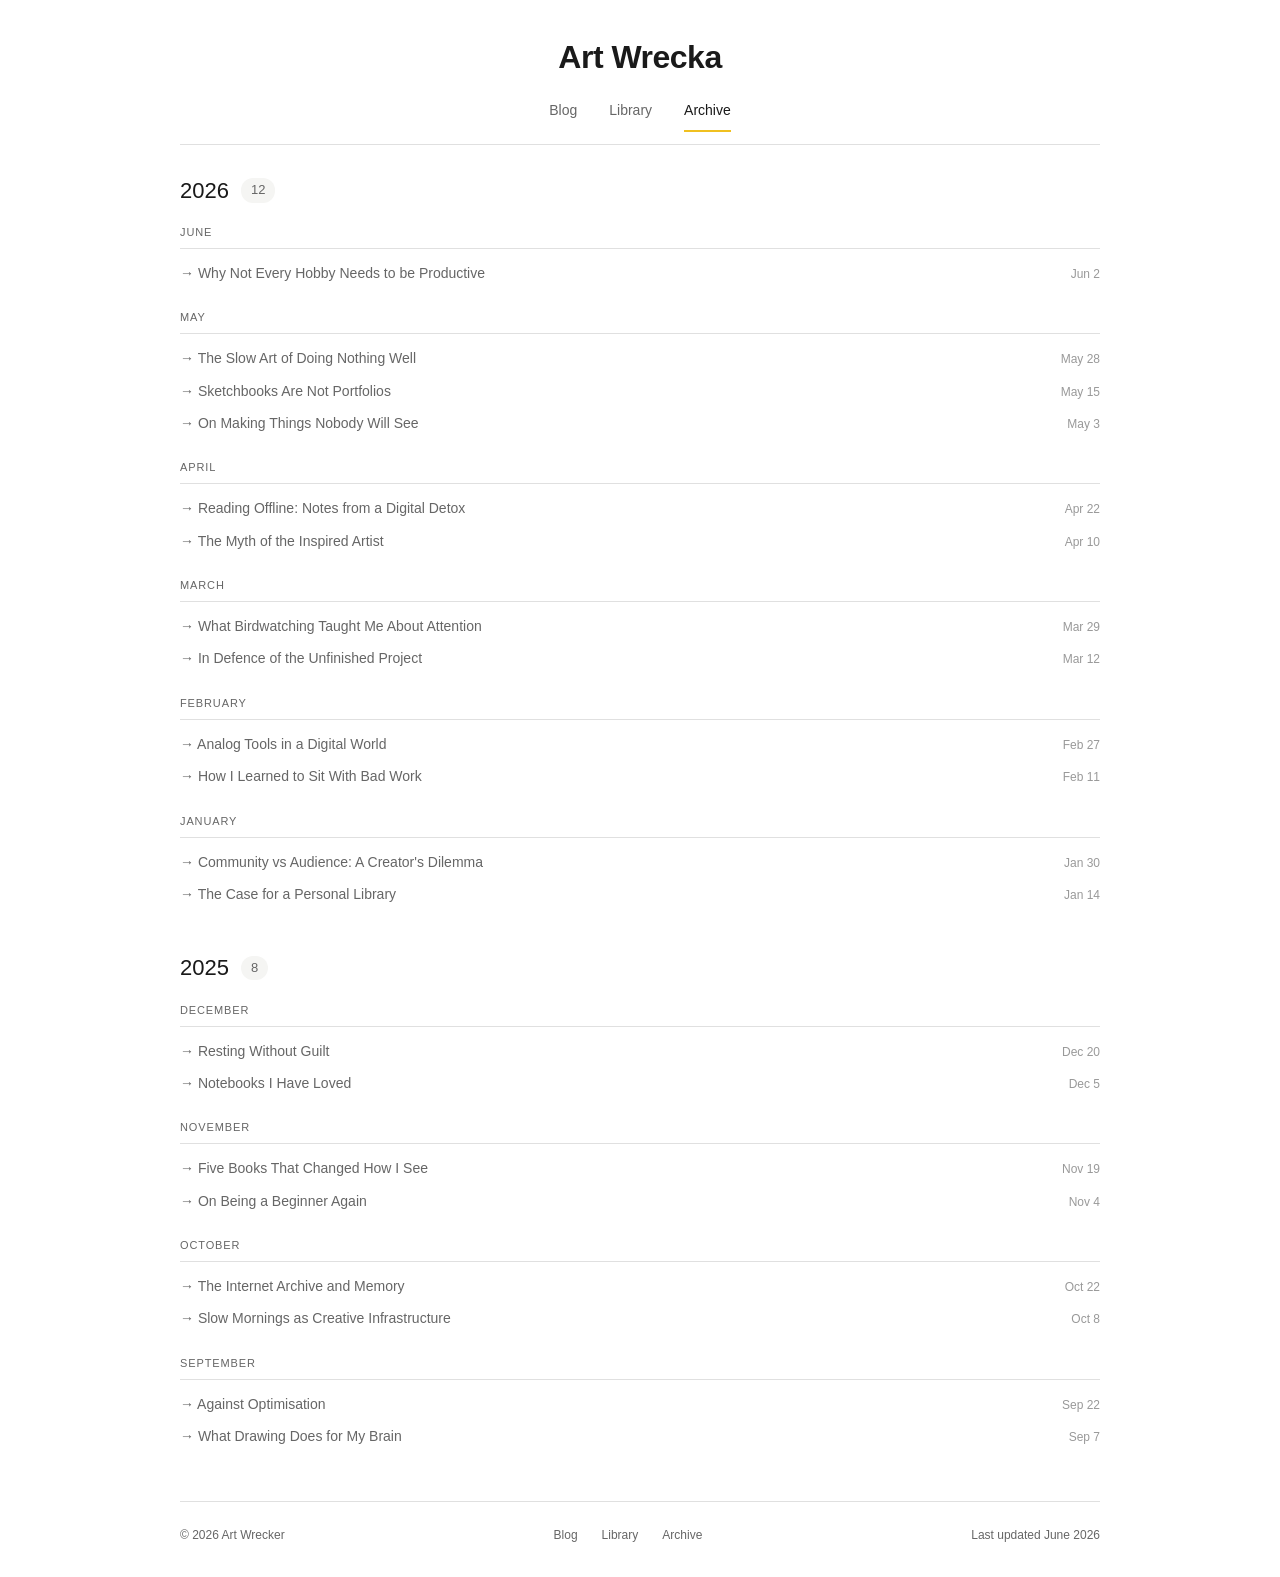
==== archive.html @ 293a2ebb "Add files via upload" ====
<!DOCTYPE html>
<html lang="en">
<head>
  <meta charset="UTF-8" />
  <meta name="viewport" content="width=device-width, initial-scale=1.0" />
  <title>Art Wrecka — Archive</title>
  <link rel="stylesheet" href="css/style.css" />
</head>
<body>

<div class="site">
  <div id="header"></div>

  <main id="archive-content"></main>
</div>

<div class="site" id="footer-wrap"></div>

<script src="js/data.js"></script>
<script>
  document.getElementById('header').innerHTML      = headerHTML('archive');
  document.getElementById('footer-wrap').innerHTML = footerHTML();

  // Group posts: year → month → posts[]
  const grouped = {};
  POSTS.forEach(p => {
    if (!grouped[p.year]) grouped[p.year] = {};
    if (!grouped[p.year][p.month]) grouped[p.year][p.month] = [];
    grouped[p.year][p.month].push(p);
  });

  const years = Object.keys(grouped).sort((a, b) => b - a);

  document.getElementById('archive-content').innerHTML = years.map(year => {
    const months = Object.keys(grouped[year]);
    const total  = months.reduce((sum, m) => sum + grouped[year][m].length, 0);

    const monthsHTML = months.map(month => {
      const posts = grouped[year][month];
      const postsHTML = posts.map(p => `
        <div class="archive-post">
          <a href="article.html?slug=${p.slug}">→ ${p.title}</a>
          <span class="archive-post-date">${p.date}</span>
        </div>
      `).join('');
      return `
        <div class="archive-month">
          <div class="archive-month-title">${month}</div>
          ${postsHTML}
        </div>
      `;
    }).join('');

    return `
      <section class="archive-year" aria-label="${year}">
        <h2 class="archive-year-title">
          ${year}
          <span class="count-badge">${total}</span>
        </h2>
        ${monthsHTML}
      </section>
    `;
  }).join('');
</script>
</body>
</html>
---- css/style.css ----
/* =============================================
   Art Wrecka — Global Stylesheet
   ============================================= */

*, *::before, *::after {
  box-sizing: border-box;
  margin: 0;
  padding: 0;
}

:root {
  --yellow: #f0c020;
  --yellow-dark: #7a5e00;
  --yellow-hover: #e0b210;
  --text-primary: #1a1a1a;
  --text-secondary: #666;
  --text-tertiary: #999;
  --border: rgba(0,0,0,0.12);
  --border-strong: rgba(0,0,0,0.25);
  --bg-secondary: #f5f5f3;
  --radius-sm: 4px;
  --radius-md: 8px;
  --radius-lg: 12px;
}

html {
  font-size: 16px;
  scroll-behavior: smooth;
}

body {
  font-family: -apple-system, BlinkMacSystemFont, 'Segoe UI', Helvetica, Arial, sans-serif;
  color: var(--text-primary);
  background: #fff;
  line-height: 1.6;
}

a {
  color: inherit;
  text-decoration: none;
}

a:hover {
  text-decoration: underline;
}

img {
  max-width: 100%;
  display: block;
}

/* =============================================
   Layout
   ============================================= */

.site {
  max-width: 960px;
  margin: 0 auto;
  padding: 0 1.25rem;
}

.layout {
  display: grid;
  grid-template-columns: minmax(0, 1fr) 0.5px 220px;
  gap: 0 2rem;
  align-items: start;
}

.col-sep {
  background: var(--border);
  width: 0.5px;
  align-self: stretch;
  min-height: 400px;
}

/* =============================================
   Header & Nav
   ============================================= */

.site-header {
  text-align: center;
  padding: 2rem 0 1rem;
}

.site-title {
  font-size: 2rem;
  font-weight: 600;
  letter-spacing: -0.5px;
}

.site-nav {
  display: flex;
  justify-content: center;
  gap: 2rem;
  border-bottom: 0.5px solid var(--border);
  padding-bottom: 0.75rem;
  margin-bottom: 1.75rem;
}

.site-nav a {
  font-size: 14px;
  color: var(--text-secondary);
  padding-bottom: 8px;
  border-bottom: 2px solid transparent;
  transition: color 0.15s;
}

.site-nav a:hover {
  color: var(--text-primary);
  text-decoration: none;
}

.site-nav a.active {
  color: var(--text-primary);
  border-bottom-color: var(--yellow);
}

/* =============================================
   Footer
   ============================================= */

.site-footer {
  border-top: 0.5px solid var(--border);
  margin-top: 3rem;
  padding: 1.5rem 0 2rem;
  display: flex;
  justify-content: space-between;
  align-items: center;
  font-size: 12px;
  color: var(--text-secondary);
}

.site-footer nav {
  display: flex;
  gap: 1.5rem;
}

.site-footer a:hover {
  color: var(--text-primary);
  text-decoration: none;
}

/* =============================================
   Sidebar
   ============================================= */

.sidebar {
  position: sticky;
  top: 1.5rem;
}

.sidebar-avatar {
  width: 52px;
  height: 52px;
  background: var(--yellow);
  border-radius: var(--radius-md);
  display: flex;
  align-items: center;
  justify-content: center;
  font-size: 22px;
  font-weight: 600;
  color: var(--yellow-dark);
  margin: 0 auto 0.75rem;
}

.sidebar-name {
  text-align: center;
  font-weight: 500;
  font-size: 15px;
  margin-bottom: 0.4rem;
}

.sidebar-bio {
  text-align: center;
  font-size: 12px;
  color: var(--text-secondary);
  line-height: 1.55;
  margin-bottom: 1.25rem;
}

.sidebar-section {
  margin-bottom: 1.5rem;
}

.sidebar-heading {
  font-size: 11px;
  font-weight: 500;
  text-align: center;
  color: var(--text-secondary);
  text-transform: uppercase;
  letter-spacing: 0.08em;
  margin-bottom: 0.6rem;
}

.counter-row {
  display: flex;
  justify-content: center;
  gap: 1.5rem;
  margin-bottom: 0.25rem;
}

.counter-item {
  text-align: center;
}

.counter-item strong {
  display: block;
  font-size: 16px;
  font-weight: 500;
}

.counter-label {
  font-size: 11px;
  color: var(--text-secondary);
}

.sidebar-posts {
  list-style: none;
}

.sidebar-posts li {
  padding: 4px 0;
}

.sidebar-posts a {
  font-size: 13px;
  color: var(--text-secondary);
  line-height: 1.4;
  display: block;
}

.sidebar-posts a:hover {
  color: var(--text-primary);
  text-decoration: none;
}

/* =============================================
   Post Cards (Blog List)
   ============================================= */

.post-card {
  display: grid;
  grid-template-columns: 100px 1fr;
  gap: 1rem;
  padding: 1.25rem 0;
  border-bottom: 0.5px solid var(--border);
  align-items: start;
}

.post-thumb {
  width: 100px;
  height: 72px;
  background: var(--bg-secondary);
  border-radius: var(--radius-md);
  overflow: hidden;
  flex-shrink: 0;
  display: flex;
  align-items: center;
  justify-content: center;
  color: var(--text-secondary);
}

.post-thumb img {
  width: 100%;
  height: 100%;
  object-fit: cover;
}

.post-title {
  font-size: 17px;
  font-weight: 500;
  line-height: 1.35;
  margin-bottom: 0.35rem;
  color: var(--text-primary);
}

.post-title:hover {
  text-decoration: underline;
}

.post-excerpt {
  font-size: 13px;
  color: var(--text-secondary);
  line-height: 1.5;
}

.post-footer {
  display: flex;
  justify-content: space-between;
  align-items: center;
  margin-top: 0.6rem;
}

.post-meta {
  font-size: 12px;
  color: var(--text-secondary);
}

.post-meta span {
  text-transform: uppercase;
  letter-spacing: 0.05em;
}

.btn-read {
  background: var(--yellow);
  color: var(--yellow-dark);
  border: none;
  padding: 5px 14px;
  border-radius: var(--radius-sm);
  font-size: 13px;
  font-weight: 500;
  cursor: pointer;
  text-decoration: none;
  display: inline-block;
}

.btn-read:hover {
  background: var(--yellow-hover);
  text-decoration: none;
}

/* =============================================
   Pagination
   ============================================= */

.pagination {
  display: flex;
  justify-content: center;
  gap: 6px;
  margin: 1.75rem 0 0.5rem;
}

.page-btn {
  width: 36px;
  height: 36px;
  border: 0.5px solid var(--border-strong);
  background: transparent;
  border-radius: 6px;
  font-size: 14px;
  cursor: pointer;
  color: var(--text-primary);
  display: flex;
  align-items: center;
  justify-content: center;
  font-family: inherit;
  line-height: 1;
  transition: background 0.1s;
  text-decoration: none;
}

.page-btn:hover {
  background: var(--bg-secondary);
  text-decoration: none;
}

.page-btn.active,
.page-btn[aria-current="page"] {
  background: var(--yellow);
  color: var(--yellow-dark);
  border-color: var(--yellow);
  font-weight: 500;
}

/* =============================================
   Article Page
   ============================================= */

.article-back {
  display: inline-flex;
  align-items: center;
  gap: 4px;
  font-size: 13px;
  color: var(--text-secondary);
  margin-bottom: 1.5rem;
}

.article-back:hover {
  color: var(--text-primary);
  text-decoration: none;
}

.article-hero {
  width: 100%;
  height: 260px;
  background: var(--bg-secondary);
  border-radius: var(--radius-lg);
  overflow: hidden;
  margin-bottom: 1.5rem;
  display: flex;
  align-items: center;
  justify-content: center;
  color: #ccc;
}

.article-hero img {
  width: 100%;
  height: 100%;
  object-fit: cover;
}

.article-header-meta {
  font-size: 12px;
  color: var(--text-secondary);
  text-transform: uppercase;
  letter-spacing: 0.07em;
  margin-bottom: 0.6rem;
}

.article-title {
  font-size: 26px;
  font-weight: 600;
  line-height: 1.3;
  margin-bottom: 1.25rem;
}

.article-body p {
  font-size: 15px;
  line-height: 1.8;
  color: var(--text-secondary);
  margin-bottom: 1.1rem;
}

.article-body p:first-child {
  color: var(--text-primary);
}

.article-body h2 {
  font-size: 20px;
  font-weight: 500;
  margin: 2rem 0 0.75rem;
  color: var(--text-primary);
}

.article-body blockquote {
  border-left: 3px solid var(--yellow);
  margin: 1.5rem 0;
  padding: 0.5rem 1rem;
  font-size: 15px;
  font-style: italic;
  color: var(--text-secondary);
  border-radius: 0;
}

.article-tags {
  display: flex;
  gap: 8px;
  flex-wrap: wrap;
  margin-top: 2rem;
  padding-top: 1rem;
  border-top: 0.5px solid var(--border);
}

.article-tag {
  font-size: 12px;
  padding: 4px 10px;
  border-radius: 12px;
  background: var(--bg-secondary);
  color: var(--text-secondary);
}

/* =============================================
   Library Page
   ============================================= */

.library-year {
  margin-bottom: 2.5rem;
}

.library-year-title {
  font-size: 22px;
  font-weight: 500;
  margin-bottom: 1rem;
  display: flex;
  align-items: center;
  gap: 0.75rem;
}

.count-badge {
  font-size: 13px;
  background: var(--bg-secondary);
  border-radius: 12px;
  padding: 2px 10px;
  color: var(--text-secondary);
  font-weight: 400;
}

.book-row {
  display: flex;
  align-items: center;
  padding: 14px 0;
  border-bottom: 0.5px solid var(--border);
  gap: 1rem;
}

.book-info {
  flex: 1;
  min-width: 0;
}

.book-title {
  font-size: 15px;
  font-weight: 500;
  color: var(--text-primary);
}

a.book-title:hover {
  text-decoration: underline;
}

.book-author {
  font-size: 13px;
  color: var(--text-secondary);
  margin-top: 2px;
}

.book-genre {
  font-size: 12px;
  padding: 3px 10px;
  border-radius: 12px;
  font-weight: 400;
  flex-shrink: 0;
  white-space: nowrap;
}

.genre-hist   { background: #fdecea; color: #712b13; }
.genre-sci    { background: #e6f1fb; color: #0c447c; }
.genre-phil   { background: #faeeda; color: #633806; }
.genre-scifi  { background: #eeedfe; color: #3c3489; }
.genre-myst   { background: #e1f5ee; color: #085041; }
.genre-bio    { background: #fbeaf0; color: #72243e; }
.genre-self   { background: #eaf3de; color: #27500a; }
.genre-fic    { background: #f1efe8; color: #444441; }

.stars {
  display: flex;
  gap: 1px;
  flex-shrink: 0;
}

.star     { font-size: 16px; color: var(--yellow); }
.star.off { color: #ddd; }

/* Book detail page */
.book-detail-grid {
  display: grid;
  grid-template-columns: 140px 1fr;
  gap: 2rem;
  margin-bottom: 2rem;
}

.book-cover {
  width: 140px;
  height: 200px;
  background: var(--bg-secondary);
  border-radius: 6px;
  border: 0.5px solid var(--border);
  display: flex;
  align-items: center;
  justify-content: center;
  font-size: 48px;
  flex-shrink: 0;
  overflow: hidden;
}

.book-cover img {
  width: 100%;
  height: 100%;
  object-fit: cover;
}

.book-detail-title {
  font-size: 24px;
  font-weight: 600;
  line-height: 1.3;
  margin-bottom: 4px;
}

.book-detail-author {
  font-size: 15px;
  color: var(--text-secondary);
  margin-bottom: 1rem;
}

.book-meta-table {
  display: flex;
  flex-direction: column;
  gap: 10px;
}

.book-meta-row {
  display: flex;
  align-items: center;
  gap: 12px;
  font-size: 14px;
}

.book-meta-label {
  color: var(--text-secondary);
  min-width: 70px;
}

.book-review p {
  font-size: 15px;
  line-height: 1.8;
  color: var(--text-secondary);
  margin-bottom: 1rem;
}

/* =============================================
   Archive Page
   ============================================= */

.archive-year {
  margin-bottom: 2.5rem;
}

.archive-year-title {
  font-size: 22px;
  font-weight: 500;
  margin-bottom: 1rem;
  display: flex;
  align-items: center;
  gap: 0.75rem;
}

.archive-month {
  margin-bottom: 1.25rem;
}

.archive-month-title {
  font-size: 11px;
  font-weight: 500;
  color: var(--text-secondary);
  text-transform: uppercase;
  letter-spacing: 0.08em;
  margin-bottom: 0.5rem;
  padding-bottom: 0.4rem;
  border-bottom: 0.5px solid var(--border);
}

.archive-post {
  display: flex;
  justify-content: space-between;
  align-items: baseline;
  padding: 5px 0;
  font-size: 14px;
  color: var(--text-secondary);
}

.archive-post a {
  color: var(--text-secondary);
}

.archive-post a:hover {
  color: var(--text-primary);
  text-decoration: none;
}

.archive-post-date {
  font-size: 12px;
  color: var(--text-tertiary);
  flex-shrink: 0;
  margin-left: 1rem;
}

/* =============================================
   Utilities
   ============================================= */

.sr-only {
  position: absolute;
  width: 1px;
  height: 1px;
  padding: 0;
  margin: -1px;
  overflow: hidden;
  clip: rect(0,0,0,0);
  white-space: nowrap;
  border-width: 0;
}

/* =============================================
   Responsive
   ============================================= */

@media (max-width: 700px) {
  .layout {
    grid-template-columns: 1fr;
  }

  .col-sep {
    display: none;
  }

  .sidebar {
    position: static;
    border-top: 0.5px solid var(--border);
    padding-top: 2rem;
    margin-top: 2rem;
  }

  .site-footer {
    flex-direction: column;
    gap: 0.75rem;
    text-align: center;
  }

  .book-detail-grid {
    grid-template-columns: 1fr;
  }

  .book-cover {
    width: 100%;
    height: 180px;
  }
}

@media (max-width: 480px) {
  .post-card {
    grid-template-columns: 1fr;
  }

  .post-thumb {
    width: 100%;
    height: 140px;
  }
}
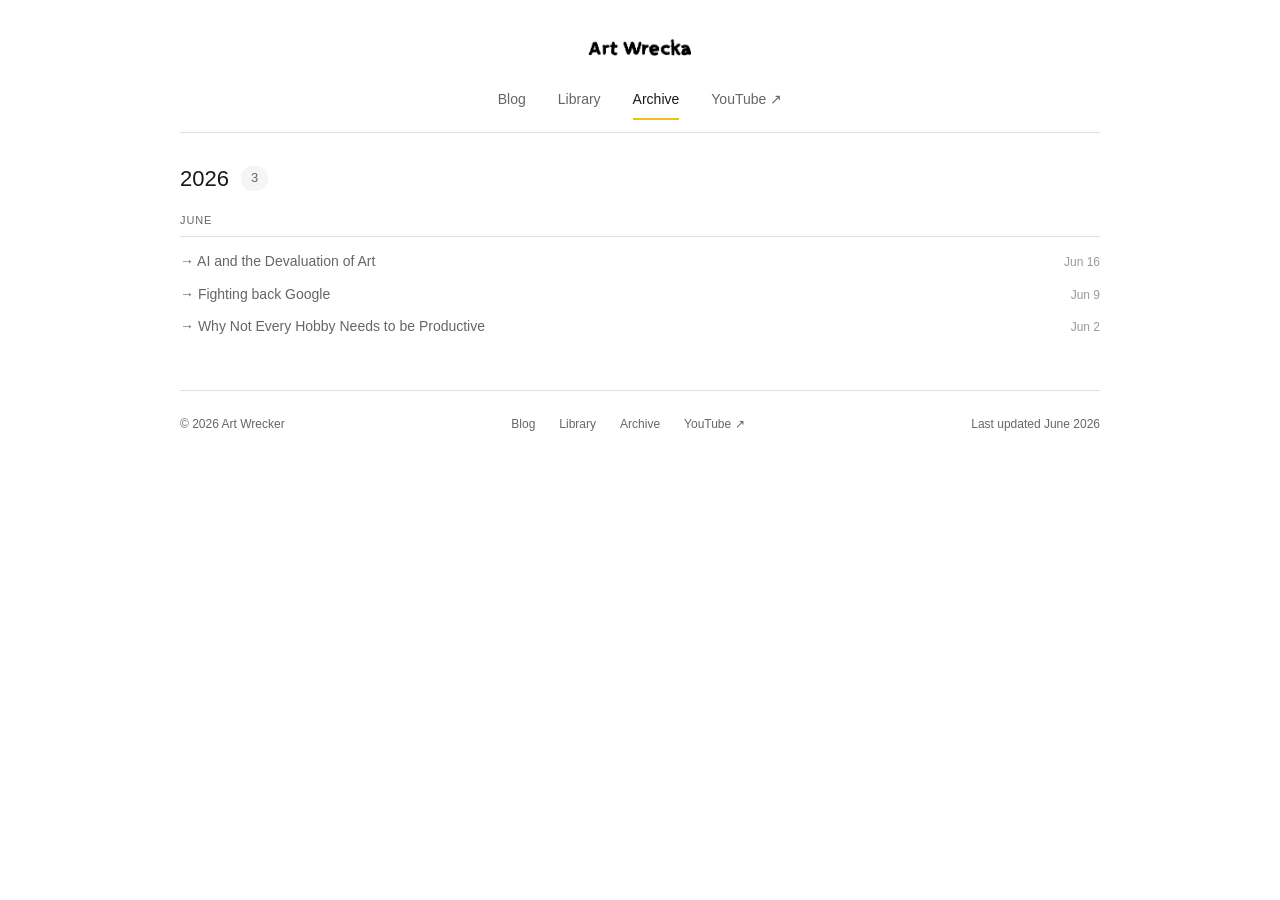
==== commit 545d23db: "Add files via upload" ====
--- a/archive.html
+++ b/archive.html
@@ -10,7 +10,6 @@
 
 <div class="site">
   <div id="header"></div>
-
   <main id="archive-content"></main>
 </div>
 
@@ -21,7 +20,6 @@
   document.getElementById('header').innerHTML      = headerHTML('archive');
   document.getElementById('footer-wrap').innerHTML = footerHTML();
 
-  // Group posts: year → month → posts[]
   const grouped = {};
   POSTS.forEach(p => {
     if (!grouped[p.year]) grouped[p.year] = {};
@@ -36,8 +34,7 @@
     const total  = months.reduce((sum, m) => sum + grouped[year][m].length, 0);
 
     const monthsHTML = months.map(month => {
-      const posts = grouped[year][month];
-      const postsHTML = posts.map(p => `
+      const postsHTML = grouped[year][month].map(p => `
         <div class="archive-post">
           <a href="article.html?slug=${p.slug}">→ ${p.title}</a>
           <span class="archive-post-date">${p.date}</span>
@@ -54,8 +51,7 @@
     return `
       <section class="archive-year" aria-label="${year}">
         <h2 class="archive-year-title">
-          ${year}
-          <span class="count-badge">${total}</span>
+          ${year} <span class="count-badge">${total}</span>
         </h2>
         ${monthsHTML}
       </section>
--- a/css/style.css
+++ b/css/style.css
@@ -23,10 +23,7 @@
   --radius-lg: 12px;
 }
 
-html {
-  font-size: 16px;
-  scroll-behavior: smooth;
-}
+html { font-size: 16px; scroll-behavior: smooth; }
 
 body {
   font-family: -apple-system, BlinkMacSystemFont, 'Segoe UI', Helvetica, Arial, sans-serif;
@@ -35,29 +32,12 @@
   line-height: 1.6;
 }
 
-a {
-  color: inherit;
-  text-decoration: none;
-}
-
-a:hover {
-  text-decoration: underline;
-}
-
-img {
-  max-width: 100%;
-  display: block;
-}
-
-/* =============================================
-   Layout
-   ============================================= */
-
-.site {
-  max-width: 960px;
-  margin: 0 auto;
-  padding: 0 1.25rem;
-}
+a { color: inherit; text-decoration: none; }
+a:hover { text-decoration: underline; }
+img { max-width: 100%; display: block; }
+
+/* ── Layout ── */
+.site { max-width: 960px; margin: 0 auto; padding: 0 1.25rem; }
 
 .layout {
   display: grid;
@@ -73,21 +53,27 @@
   min-height: 400px;
 }
 
-/* =============================================
-   Header & Nav
-   ============================================= */
-
+/* ── Site header — GIF logo ── */
 .site-header {
   text-align: center;
-  padding: 2rem 0 1rem;
-}
-
-.site-title {
-  font-size: 2rem;
-  font-weight: 600;
-  letter-spacing: -0.5px;
-}
-
+  padding: 1.5rem 0 0.5rem;
+}
+
+.site-logo-link {
+  display: inline-block;
+  line-height: 0;
+}
+
+.site-logo-link:hover { opacity: 0.85; text-decoration: none; }
+
+.site-logo-gif {
+  height: 48px;       /* same visual weight as the old text title */
+  width: auto;
+  display: block;
+  margin: 0 auto;
+}
+
+/* ── Nav ── */
 .site-nav {
   display: flex;
   justify-content: center;
@@ -105,20 +91,10 @@
   transition: color 0.15s;
 }
 
-.site-nav a:hover {
-  color: var(--text-primary);
-  text-decoration: none;
-}
-
-.site-nav a.active {
-  color: var(--text-primary);
-  border-bottom-color: var(--yellow);
-}
-
-/* =============================================
-   Footer
-   ============================================= */
-
+.site-nav a:hover { color: var(--text-primary); text-decoration: none; }
+.site-nav a.active { color: var(--text-primary); border-bottom-color: var(--yellow); }
+
+/* ── Footer ── */
 .site-footer {
   border-top: 0.5px solid var(--border);
   margin-top: 3rem;
@@ -130,57 +106,42 @@
   color: var(--text-secondary);
 }
 
-.site-footer nav {
-  display: flex;
-  gap: 1.5rem;
-}
-
-.site-footer a:hover {
+.site-footer nav { display: flex; gap: 1.5rem; }
+.site-footer a:hover { color: var(--text-primary); text-decoration: none; }
+
+/* ── Bio link inside sidebar ── */
+.bio-link {
   color: var(--text-primary);
-  text-decoration: none;
-}
-
-/* =============================================
-   Sidebar
-   ============================================= */
-
-.sidebar {
-  position: sticky;
-  top: 1.5rem;
-}
+  text-decoration: underline;
+  text-underline-offset: 2px;
+}
+.bio-link:hover { color: var(--yellow-dark); }
+
+/* ── External nav link (YouTube) ── */
+.nav-external {
+  color: var(--text-secondary);
+  font-size: 14px;
+}
+.nav-external:hover { color: var(--text-primary); text-decoration: none; }
+
+/* ── Sidebar ── */
+.sidebar { position: sticky; top: 1.5rem; }
 
 .sidebar-avatar {
-  width: 52px;
-  height: 52px;
-  background: var(--yellow);
+  width: 60px;
+  height: 60px;
   border-radius: var(--radius-md);
-  display: flex;
-  align-items: center;
-  justify-content: center;
-  font-size: 22px;
-  font-weight: 600;
-  color: var(--yellow-dark);
+  overflow: hidden;
   margin: 0 auto 0.75rem;
-}
-
-.sidebar-name {
-  text-align: center;
-  font-weight: 500;
-  font-size: 15px;
-  margin-bottom: 0.4rem;
-}
-
-.sidebar-bio {
-  text-align: center;
-  font-size: 12px;
-  color: var(--text-secondary);
-  line-height: 1.55;
-  margin-bottom: 1.25rem;
-}
-
-.sidebar-section {
-  margin-bottom: 1.5rem;
-}
+  display: block;
+}
+
+.sidebar-avatar img { width: 100%; height: 100%; object-fit: cover; }
+
+.sidebar-name { text-align: center; font-weight: 500; font-size: 15px; margin-bottom: 0.4rem; }
+.sidebar-bio { text-align: center; font-size: 12px; color: var(--text-secondary); line-height: 1.55; margin-bottom: 1.25rem; }
+
+.sidebar-section { margin-bottom: 1.5rem; }
 
 .sidebar-heading {
   font-size: 11px;
@@ -192,52 +153,17 @@
   margin-bottom: 0.6rem;
 }
 
-.counter-row {
-  display: flex;
-  justify-content: center;
-  gap: 1.5rem;
-  margin-bottom: 0.25rem;
-}
-
-.counter-item {
-  text-align: center;
-}
-
-.counter-item strong {
-  display: block;
-  font-size: 16px;
-  font-weight: 500;
-}
-
-.counter-label {
-  font-size: 11px;
-  color: var(--text-secondary);
-}
-
-.sidebar-posts {
-  list-style: none;
-}
-
-.sidebar-posts li {
-  padding: 4px 0;
-}
-
-.sidebar-posts a {
-  font-size: 13px;
-  color: var(--text-secondary);
-  line-height: 1.4;
-  display: block;
-}
-
-.sidebar-posts a:hover {
-  color: var(--text-primary);
-  text-decoration: none;
-}
-
-/* =============================================
-   Post Cards (Blog List)
-   ============================================= */
-
+.counter-row { display: flex; justify-content: center; gap: 1.5rem; margin-bottom: 0.25rem; }
+.counter-item { text-align: center; }
+.counter-item strong { display: block; font-size: 16px; font-weight: 500; }
+.counter-label { font-size: 11px; color: var(--text-secondary); }
+
+.sidebar-posts { list-style: none; }
+.sidebar-posts li { padding: 4px 0; }
+.sidebar-posts a { font-size: 13px; color: var(--text-secondary); line-height: 1.4; display: block; }
+.sidebar-posts a:hover { color: var(--text-primary); text-decoration: none; }
+
+/* ── Post Cards ── */
 .post-card {
   display: grid;
   grid-template-columns: 100px 1fr;
@@ -253,53 +179,21 @@
   background: var(--bg-secondary);
   border-radius: var(--radius-md);
   overflow: hidden;
-  flex-shrink: 0;
   display: flex;
   align-items: center;
   justify-content: center;
   color: var(--text-secondary);
 }
 
-.post-thumb img {
-  width: 100%;
-  height: 100%;
-  object-fit: cover;
-}
-
-.post-title {
-  font-size: 17px;
-  font-weight: 500;
-  line-height: 1.35;
-  margin-bottom: 0.35rem;
-  color: var(--text-primary);
-}
-
-.post-title:hover {
-  text-decoration: underline;
-}
-
-.post-excerpt {
-  font-size: 13px;
-  color: var(--text-secondary);
-  line-height: 1.5;
-}
-
-.post-footer {
-  display: flex;
-  justify-content: space-between;
-  align-items: center;
-  margin-top: 0.6rem;
-}
-
-.post-meta {
-  font-size: 12px;
-  color: var(--text-secondary);
-}
-
-.post-meta span {
-  text-transform: uppercase;
-  letter-spacing: 0.05em;
-}
+.post-thumb img { width: 100%; height: 100%; object-fit: cover; }
+
+.post-title { font-size: 17px; font-weight: 500; line-height: 1.35; margin-bottom: 0.35rem; color: var(--text-primary); }
+.post-title:hover { text-decoration: underline; }
+.post-excerpt { font-size: 13px; color: var(--text-secondary); line-height: 1.5; }
+
+.post-footer { display: flex; justify-content: space-between; align-items: center; margin-top: 0.6rem; }
+.post-meta { font-size: 12px; color: var(--text-secondary); }
+.post-meta span { text-transform: uppercase; letter-spacing: 0.05em; }
 
 .btn-read {
   background: var(--yellow);
@@ -313,22 +207,10 @@
   text-decoration: none;
   display: inline-block;
 }
-
-.btn-read:hover {
-  background: var(--yellow-hover);
-  text-decoration: none;
-}
-
-/* =============================================
-   Pagination
-   ============================================= */
-
-.pagination {
-  display: flex;
-  justify-content: center;
-  gap: 6px;
-  margin: 1.75rem 0 0.5rem;
-}
+.btn-read:hover { background: var(--yellow-hover); text-decoration: none; }
+
+/* ── Pagination ── */
+.pagination { display: flex; justify-content: center; gap: 6px; margin: 1.75rem 0 0.5rem; }
 
 .page-btn {
   width: 36px;
@@ -347,180 +229,61 @@
   transition: background 0.1s;
   text-decoration: none;
 }
-
-.page-btn:hover {
-  background: var(--bg-secondary);
-  text-decoration: none;
-}
-
-.page-btn.active,
-.page-btn[aria-current="page"] {
+.page-btn:hover { background: var(--bg-secondary); text-decoration: none; }
+.page-btn.active, .page-btn[aria-current="page"] {
   background: var(--yellow);
   color: var(--yellow-dark);
   border-color: var(--yellow);
   font-weight: 500;
 }
 
-/* =============================================
-   Article Page
-   ============================================= */
-
-.article-back {
-  display: inline-flex;
-  align-items: center;
-  gap: 4px;
-  font-size: 13px;
-  color: var(--text-secondary);
-  margin-bottom: 1.5rem;
-}
-
-.article-back:hover {
-  color: var(--text-primary);
-  text-decoration: none;
-}
+/* ── Article page ── */
+.article-back { display: inline-flex; align-items: center; gap: 4px; font-size: 13px; color: var(--text-secondary); margin-bottom: 1.5rem; }
+.article-back:hover { color: var(--text-primary); text-decoration: none; }
 
 .article-hero {
   width: 100%;
-  height: 260px;
+  border-radius: var(--radius-lg);
+  overflow: hidden;
+  margin-bottom: 1.5rem;
   background: var(--bg-secondary);
-  border-radius: var(--radius-lg);
-  overflow: hidden;
-  margin-bottom: 1.5rem;
-  display: flex;
-  align-items: center;
-  justify-content: center;
-  color: #ccc;
-}
-
-.article-hero img {
-  width: 100%;
-  height: 100%;
-  object-fit: cover;
-}
-
-.article-header-meta {
-  font-size: 12px;
-  color: var(--text-secondary);
-  text-transform: uppercase;
-  letter-spacing: 0.07em;
-  margin-bottom: 0.6rem;
-}
-
-.article-title {
-  font-size: 26px;
-  font-weight: 600;
-  line-height: 1.3;
-  margin-bottom: 1.25rem;
-}
-
-.article-body p {
-  font-size: 15px;
-  line-height: 1.8;
-  color: var(--text-secondary);
-  margin-bottom: 1.1rem;
-}
-
-.article-body p:first-child {
-  color: var(--text-primary);
-}
-
-.article-body h2 {
-  font-size: 20px;
-  font-weight: 500;
-  margin: 2rem 0 0.75rem;
-  color: var(--text-primary);
-}
-
-.article-body blockquote {
-  border-left: 3px solid var(--yellow);
-  margin: 1.5rem 0;
-  padding: 0.5rem 1rem;
-  font-size: 15px;
-  font-style: italic;
-  color: var(--text-secondary);
-  border-radius: 0;
-}
-
-.article-tags {
-  display: flex;
-  gap: 8px;
-  flex-wrap: wrap;
-  margin-top: 2rem;
-  padding-top: 1rem;
-  border-top: 0.5px solid var(--border);
-}
-
-.article-tag {
-  font-size: 12px;
-  padding: 4px 10px;
-  border-radius: 12px;
-  background: var(--bg-secondary);
-  color: var(--text-secondary);
-}
-
-/* =============================================
-   Library Page
-   ============================================= */
-
-.library-year {
-  margin-bottom: 2.5rem;
-}
-
-.library-year-title {
-  font-size: 22px;
-  font-weight: 500;
-  margin-bottom: 1rem;
-  display: flex;
-  align-items: center;
-  gap: 0.75rem;
-}
-
-.count-badge {
-  font-size: 13px;
-  background: var(--bg-secondary);
-  border-radius: 12px;
-  padding: 2px 10px;
-  color: var(--text-secondary);
-  font-weight: 400;
-}
-
-.book-row {
-  display: flex;
-  align-items: center;
-  padding: 14px 0;
-  border-bottom: 0.5px solid var(--border);
-  gap: 1rem;
-}
-
-.book-info {
-  flex: 1;
-  min-width: 0;
-}
-
-.book-title {
-  font-size: 15px;
-  font-weight: 500;
-  color: var(--text-primary);
-}
-
-a.book-title:hover {
-  text-decoration: underline;
-}
-
-.book-author {
-  font-size: 13px;
-  color: var(--text-secondary);
-  margin-top: 2px;
-}
-
-.book-genre {
-  font-size: 12px;
-  padding: 3px 10px;
-  border-radius: 12px;
-  font-weight: 400;
-  flex-shrink: 0;
-  white-space: nowrap;
-}
+}
+.article-hero img, .article-hero video { width: 100%; display: block; border-radius: var(--radius-lg); }
+
+.article-header-meta { font-size: 12px; color: var(--text-secondary); text-transform: uppercase; letter-spacing: 0.07em; margin-bottom: 0.6rem; }
+.article-title { font-size: 26px; font-weight: 600; line-height: 1.3; margin-bottom: 0.4rem; }
+.article-subtitle { font-size: 16px; color: var(--text-secondary); margin-bottom: 1.25rem; font-style: italic; }
+
+.article-body p { font-size: 15px; line-height: 1.8; color: var(--text-secondary); margin-bottom: 1.1rem; }
+.article-body p:first-child { color: var(--text-primary); }
+.article-body h2 { font-size: 20px; font-weight: 500; margin: 2rem 0 0.75rem; color: var(--text-primary); }
+.article-body blockquote { border-left: 3px solid var(--yellow); margin: 1.5rem 0; padding: 0.5rem 1rem; font-size: 15px; font-style: italic; color: var(--text-secondary); }
+.article-body em { color: var(--text-tertiary); font-size: 13px; display: block; text-align: center; margin-top: -0.5rem; margin-bottom: 1rem; }
+
+.article-image {
+  margin: 1.25rem 0;
+  border-radius: var(--radius-md);
+  overflow: hidden;
+}
+.article-image img { width: 100%; display: block; }
+.article-image figcaption { font-size: 12px; color: var(--text-tertiary); text-align: center; padding: 0.4rem 0; font-style: italic; }
+
+.article-tags { display: flex; gap: 8px; flex-wrap: wrap; margin-top: 2rem; padding-top: 1rem; border-top: 0.5px solid var(--border); }
+.article-tag { font-size: 12px; padding: 4px 10px; border-radius: 12px; background: var(--bg-secondary); color: var(--text-secondary); }
+
+/* ── Library page ── */
+.library-year { margin-bottom: 2.5rem; }
+.library-year-title { font-size: 22px; font-weight: 500; margin-bottom: 1rem; display: flex; align-items: center; gap: 0.75rem; }
+
+.count-badge { font-size: 13px; background: var(--bg-secondary); border-radius: 12px; padding: 2px 10px; color: var(--text-secondary); font-weight: 400; }
+
+.book-row { display: flex; align-items: center; padding: 14px 0; border-bottom: 0.5px solid var(--border); gap: 1rem; }
+.book-info { flex: 1; min-width: 0; }
+.book-title { font-size: 15px; font-weight: 500; color: var(--text-primary); }
+a.book-title:hover { text-decoration: underline; }
+.book-author { font-size: 13px; color: var(--text-secondary); margin-top: 2px; }
+
+.book-genre { font-size: 12px; padding: 3px 10px; border-radius: 12px; font-weight: 400; flex-shrink: 0; white-space: nowrap; }
 
 .genre-hist   { background: #fdecea; color: #712b13; }
 .genre-sci    { background: #e6f1fb; color: #0c447c; }
@@ -530,198 +293,63 @@
 .genre-bio    { background: #fbeaf0; color: #72243e; }
 .genre-self   { background: #eaf3de; color: #27500a; }
 .genre-fic    { background: #f1efe8; color: #444441; }
-
-.stars {
-  display: flex;
-  gap: 1px;
-  flex-shrink: 0;
-}
-
-.star     { font-size: 16px; color: var(--yellow); }
-.star.off { color: #ddd; }
+.genre-psych  { background: #f0e8fb; color: #4a2080; }
+.genre-health { background: #e4f5f0; color: #0a5e44; }
+
+.stars { display: flex; gap: 1px; flex-shrink: 0; }
+.star       { font-size: 16px; color: var(--yellow); }
+.star.off   { color: #ddd; }
+/* Half star: clip the right half to grey */
+.star.half  {
+  position: relative;
+  display: inline-block;
+  color: #ddd;
+}
+.star.half::before {
+  content: '★';
+  position: absolute;
+  left: 0;
+  top: 0;
+  width: 50%;
+  overflow: hidden;
+  color: var(--yellow);
+}
 
 /* Book detail page */
-.book-detail-grid {
-  display: grid;
-  grid-template-columns: 140px 1fr;
-  gap: 2rem;
-  margin-bottom: 2rem;
-}
-
-.book-cover {
-  width: 140px;
-  height: 200px;
-  background: var(--bg-secondary);
-  border-radius: 6px;
-  border: 0.5px solid var(--border);
-  display: flex;
-  align-items: center;
-  justify-content: center;
-  font-size: 48px;
-  flex-shrink: 0;
-  overflow: hidden;
-}
-
-.book-cover img {
-  width: 100%;
-  height: 100%;
-  object-fit: cover;
-}
-
-.book-detail-title {
-  font-size: 24px;
-  font-weight: 600;
-  line-height: 1.3;
-  margin-bottom: 4px;
-}
-
-.book-detail-author {
-  font-size: 15px;
-  color: var(--text-secondary);
-  margin-bottom: 1rem;
-}
-
-.book-meta-table {
-  display: flex;
-  flex-direction: column;
-  gap: 10px;
-}
-
-.book-meta-row {
-  display: flex;
-  align-items: center;
-  gap: 12px;
-  font-size: 14px;
-}
-
-.book-meta-label {
-  color: var(--text-secondary);
-  min-width: 70px;
-}
-
-.book-review p {
-  font-size: 15px;
-  line-height: 1.8;
-  color: var(--text-secondary);
-  margin-bottom: 1rem;
-}
-
-/* =============================================
-   Archive Page
-   ============================================= */
-
-.archive-year {
-  margin-bottom: 2.5rem;
-}
-
-.archive-year-title {
-  font-size: 22px;
-  font-weight: 500;
-  margin-bottom: 1rem;
-  display: flex;
-  align-items: center;
-  gap: 0.75rem;
-}
-
-.archive-month {
-  margin-bottom: 1.25rem;
-}
-
-.archive-month-title {
-  font-size: 11px;
-  font-weight: 500;
-  color: var(--text-secondary);
-  text-transform: uppercase;
-  letter-spacing: 0.08em;
-  margin-bottom: 0.5rem;
-  padding-bottom: 0.4rem;
-  border-bottom: 0.5px solid var(--border);
-}
-
-.archive-post {
-  display: flex;
-  justify-content: space-between;
-  align-items: baseline;
-  padding: 5px 0;
-  font-size: 14px;
-  color: var(--text-secondary);
-}
-
-.archive-post a {
-  color: var(--text-secondary);
-}
-
-.archive-post a:hover {
-  color: var(--text-primary);
-  text-decoration: none;
-}
-
-.archive-post-date {
-  font-size: 12px;
-  color: var(--text-tertiary);
-  flex-shrink: 0;
-  margin-left: 1rem;
-}
-
-/* =============================================
-   Utilities
-   ============================================= */
-
-.sr-only {
-  position: absolute;
-  width: 1px;
-  height: 1px;
-  padding: 0;
-  margin: -1px;
-  overflow: hidden;
-  clip: rect(0,0,0,0);
-  white-space: nowrap;
-  border-width: 0;
-}
-
-/* =============================================
-   Responsive
-   ============================================= */
-
+.book-detail-grid { display: grid; grid-template-columns: 140px 1fr; gap: 2rem; margin-bottom: 2rem; }
+.book-cover { width: 140px; height: 200px; background: var(--bg-secondary); border-radius: 6px; border: 0.5px solid var(--border); display: flex; align-items: center; justify-content: center; font-size: 48px; flex-shrink: 0; overflow: hidden; }
+.book-cover img { width: 100%; height: 100%; object-fit: cover; }
+.book-detail-title { font-size: 24px; font-weight: 600; line-height: 1.3; margin-bottom: 4px; }
+.book-detail-author { font-size: 15px; color: var(--text-secondary); margin-bottom: 1rem; }
+.book-meta-table { display: flex; flex-direction: column; gap: 10px; }
+.book-meta-row { display: flex; align-items: center; gap: 12px; font-size: 14px; }
+.book-meta-label { color: var(--text-secondary); min-width: 70px; }
+.book-review p { font-size: 15px; line-height: 1.8; color: var(--text-secondary); margin-bottom: 1rem; }
+
+/* ── Archive page ── */
+.archive-year { margin-bottom: 2.5rem; }
+.archive-year-title { font-size: 22px; font-weight: 500; margin-bottom: 1rem; display: flex; align-items: center; gap: 0.75rem; }
+.archive-month { margin-bottom: 1.25rem; }
+.archive-month-title { font-size: 11px; font-weight: 500; color: var(--text-secondary); text-transform: uppercase; letter-spacing: 0.08em; margin-bottom: 0.5rem; padding-bottom: 0.4rem; border-bottom: 0.5px solid var(--border); }
+.archive-post { display: flex; justify-content: space-between; align-items: baseline; padding: 5px 0; font-size: 14px; color: var(--text-secondary); }
+.archive-post a { color: var(--text-secondary); }
+.archive-post a:hover { color: var(--text-primary); text-decoration: none; }
+.archive-post-date { font-size: 12px; color: var(--text-tertiary); flex-shrink: 0; margin-left: 1rem; }
+
+/* ── Utilities ── */
+.sr-only { position: absolute; width: 1px; height: 1px; padding: 0; margin: -1px; overflow: hidden; clip: rect(0,0,0,0); white-space: nowrap; border-width: 0; }
+
+/* ── Responsive ── */
 @media (max-width: 700px) {
-  .layout {
-    grid-template-columns: 1fr;
-  }
-
-  .col-sep {
-    display: none;
-  }
-
-  .sidebar {
-    position: static;
-    border-top: 0.5px solid var(--border);
-    padding-top: 2rem;
-    margin-top: 2rem;
-  }
-
-  .site-footer {
-    flex-direction: column;
-    gap: 0.75rem;
-    text-align: center;
-  }
-
-  .book-detail-grid {
-    grid-template-columns: 1fr;
-  }
-
-  .book-cover {
-    width: 100%;
-    height: 180px;
-  }
+  .layout { grid-template-columns: 1fr; }
+  .col-sep { display: none; }
+  .sidebar { position: static; border-top: 0.5px solid var(--border); padding-top: 2rem; margin-top: 2rem; }
+  .site-footer { flex-direction: column; gap: 0.75rem; text-align: center; }
+  .book-detail-grid { grid-template-columns: 1fr; }
+  .book-cover { width: 100%; height: 180px; }
 }
 
 @media (max-width: 480px) {
-  .post-card {
-    grid-template-columns: 1fr;
-  }
-
-  .post-thumb {
-    width: 100%;
-    height: 140px;
-  }
-}
+  .post-card { grid-template-columns: 1fr; }
+  .post-thumb { width: 100%; height: 140px; }
+}
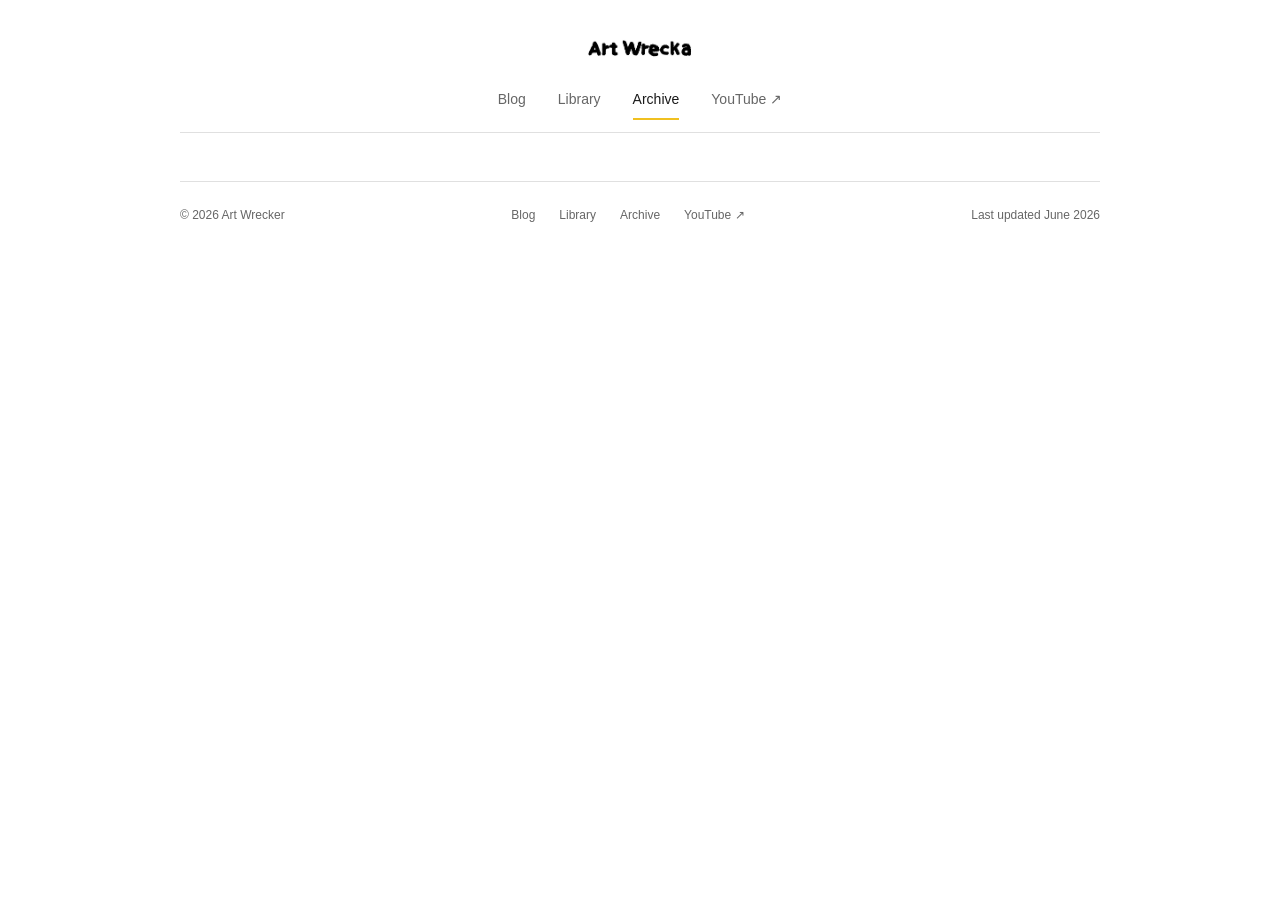
==== commit 9118f2a1: "Add files via upload" ====
--- a/archive.html
+++ b/archive.html
@@ -4,6 +4,10 @@
   <meta charset="UTF-8" />
   <meta name="viewport" content="width=device-width, initial-scale=1.0" />
   <title>Art Wrecka — Archive</title>
+  <link rel="apple-touch-icon" sizes="180x180" href="apple-touch-icon.png">
+  <link rel="icon" type="image/png" sizes="32x32" href="favicon-32x32.png">
+  <link rel="icon" type="image/png" sizes="16x16" href="favicon-16x16.png">
+  <link rel="manifest" href="site.webmanifest">
   <link rel="stylesheet" href="css/style.css" />
 </head>
 <body>
@@ -19,6 +23,7 @@
 <script>
   document.getElementById('header').innerHTML      = headerHTML('archive');
   document.getElementById('footer-wrap').innerHTML = footerHTML();
+  initCookieBanner();
 
   const grouped = {};
   POSTS.forEach(p => {
